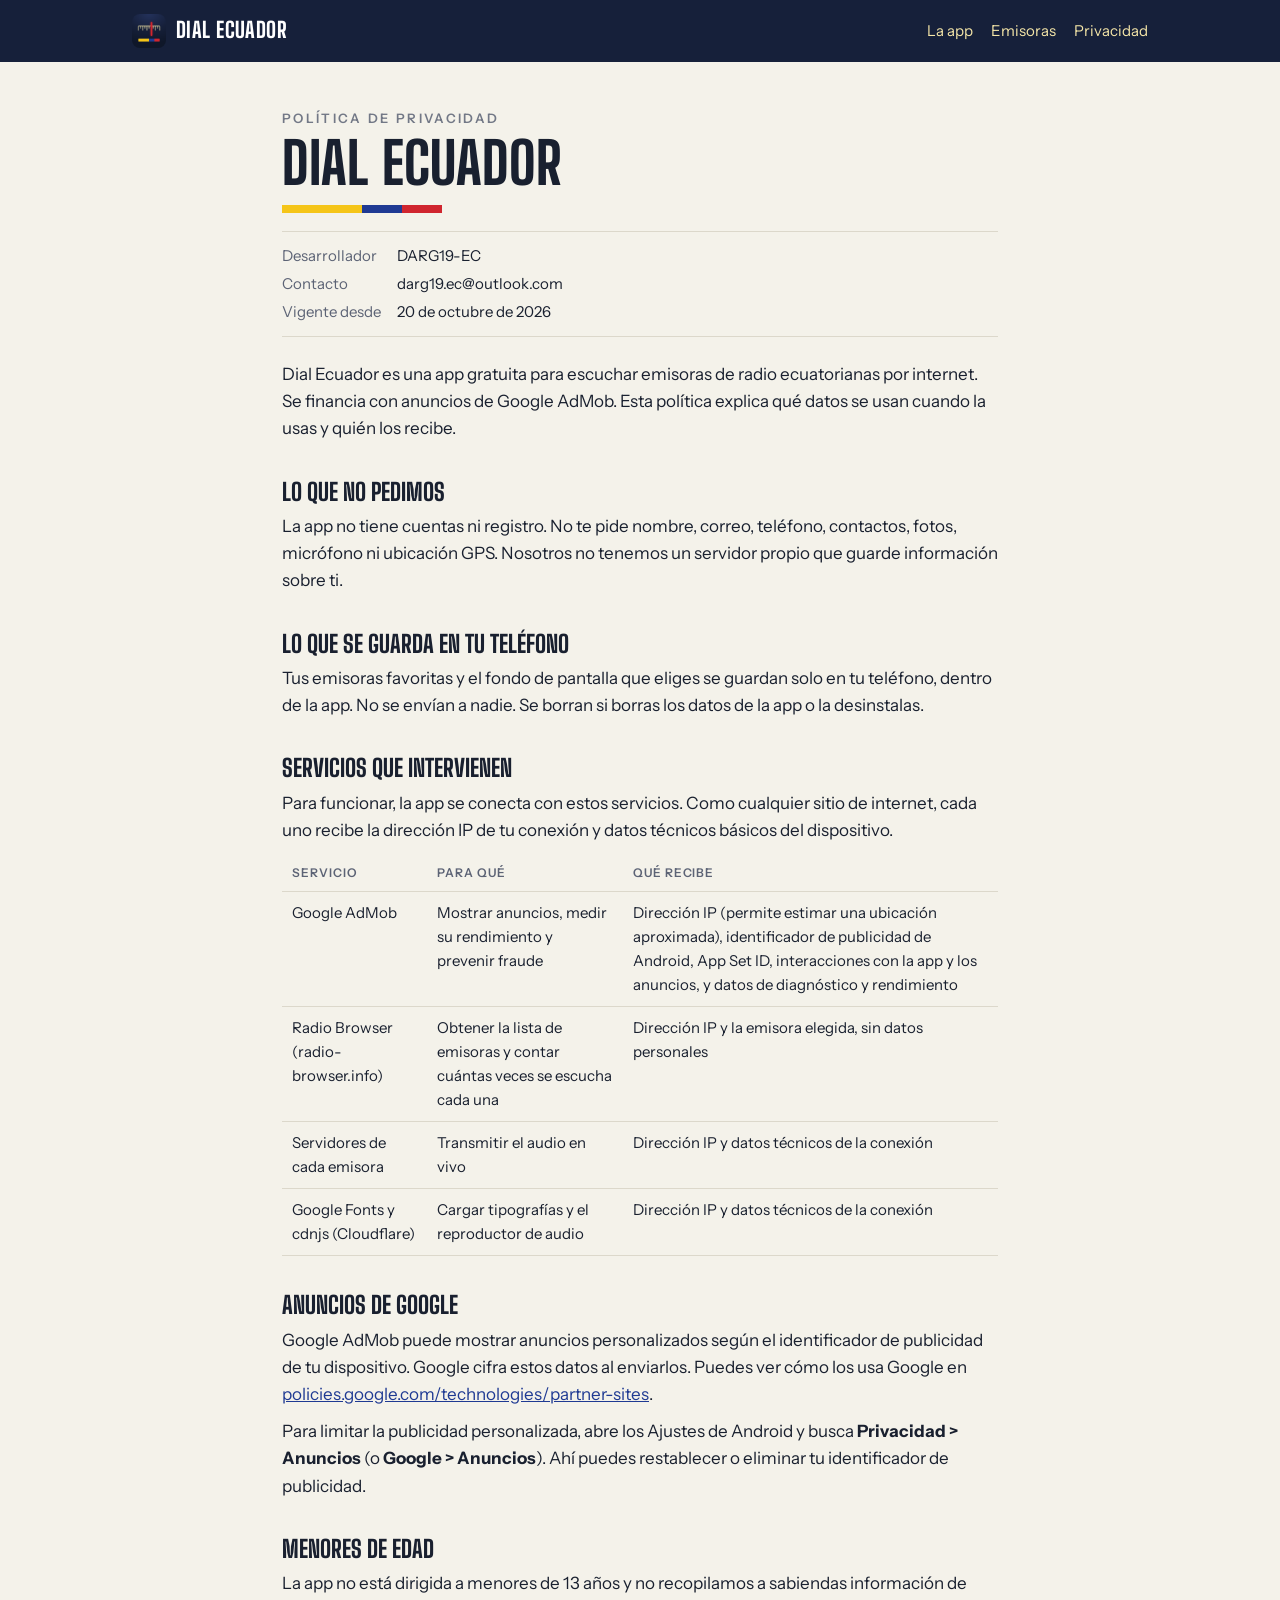
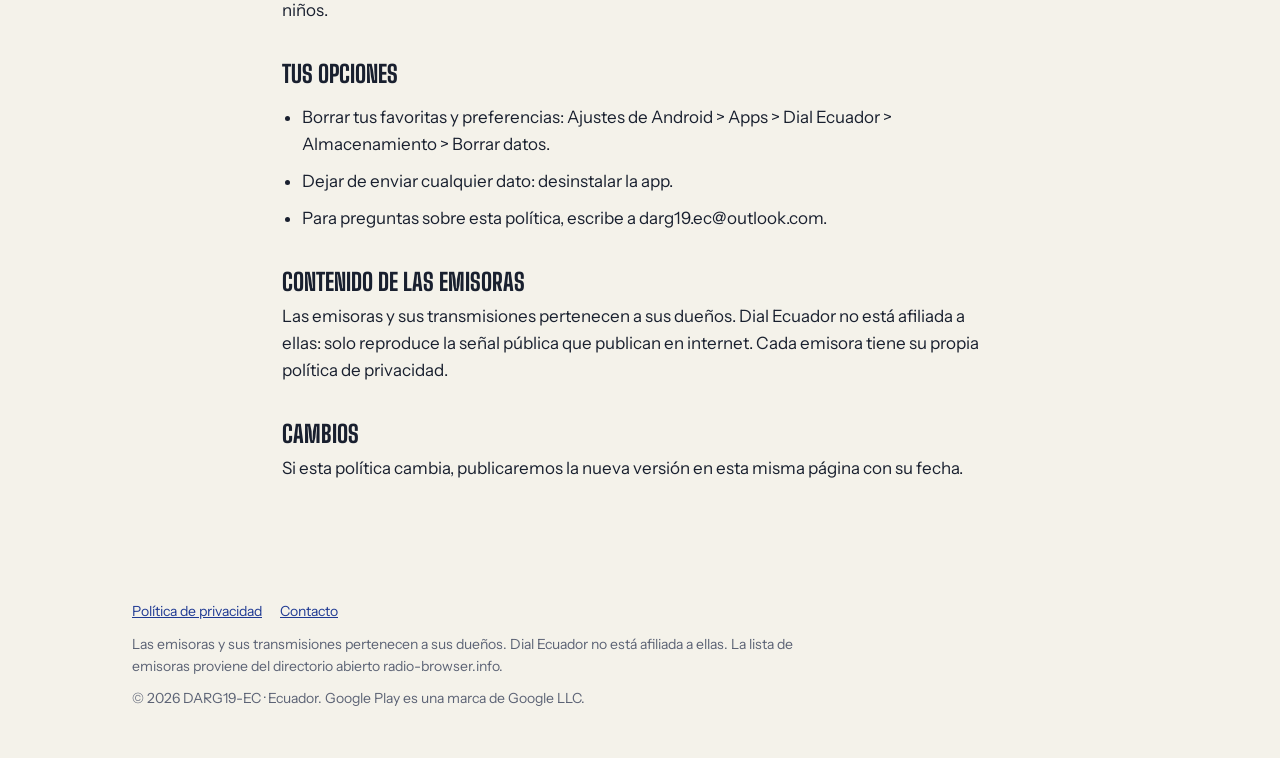
==== privacidad.html @ 485b398d "Add files via upload" ====
<!doctype html>
<html lang="es">
<head>
<meta charset="utf-8">
<meta name="viewport" content="width=device-width, initial-scale=1">
<title>Política de privacidad · Dial Ecuador</title>
<meta name="description" content="Dial Ecuador: app gratuita para Android con cientos de radios ecuatorianas en vivo. Busca por provincia o género, guarda favoritas y escucha sin registrarte.">
<meta property="og:title" content="Dial Ecuador · Radios del Ecuador en vivo">
<meta property="og:description" content="Las radios del Ecuador en vivo, en un solo dial.">
<meta property="og:image" content="img/compartir.png">
<meta name="theme-color" content="#16203a">
<link rel="icon" href="favicon.png">
<link rel="apple-touch-icon" href="apple-touch-icon.png">
<link rel="preconnect" href="https://fonts.googleapis.com">
<link rel="stylesheet" href="https://fonts.googleapis.com/css2?family=Big+Shoulders+Display:wght@800&family=Instrument+Sans:wght@400;600&family=JetBrains+Mono:wght@400;600&display=swap">
<link rel="stylesheet" href="estilos.css">
</head>
<body>

<header class="top">
  <div class="wrap">
    <a class="marca" href="./"><img src="img/icono-192.png" alt="">Dial Ecuador</a>
    <nav aria-label="Principal">
      <a href="./#funciones">La app</a>
      <a href="./#emisoras">Emisoras</a>
      <a href="privacidad.html">Privacidad</a>
    </nav>
  </div>
</header>

<main class="texto">
  <p class="kicker" style="color:var(--muted)">Política de privacidad</p>
  <h1>Dial Ecuador</h1>
  <div class="tri" style="margin:16px 0 0"></div>

  <dl class="meta">
    <dt>Desarrollador</dt><dd>DARG19-EC</dd>
    <dt>Contacto</dt><dd>darg19.ec@outlook.com</dd>
    <dt>Vigente desde</dt><dd>20 de octubre de 2026</dd>
  </dl>

  <p>Dial Ecuador es una app gratuita para escuchar emisoras de radio ecuatorianas por internet. Se financia con anuncios de Google AdMob. Esta política explica qué datos se usan cuando la usas y quién los recibe.</p>

  <h2>Lo que no pedimos</h2>
  <p>La app no tiene cuentas ni registro. No te pide nombre, correo, teléfono, contactos, fotos, micrófono ni ubicación GPS. Nosotros no tenemos un servidor propio que guarde información sobre ti.</p>

  <h2>Lo que se guarda en tu teléfono</h2>
  <p>Tus emisoras favoritas y el fondo de pantalla que eliges se guardan solo en tu teléfono, dentro de la app. No se envían a nadie. Se borran si borras los datos de la app o la desinstalas.</p>

  <h2>Servicios que intervienen</h2>
  <p>Para funcionar, la app se conecta con estos servicios. Como cualquier sitio de internet, cada uno recibe la dirección IP de tu conexión y datos técnicos básicos del dispositivo.</p>
  <div class="tabla">
    <table>
      <thead><tr><th>Servicio</th><th>Para qué</th><th>Qué recibe</th></tr></thead>
      <tbody>
        <tr><td>Google AdMob</td><td>Mostrar anuncios, medir su rendimiento y prevenir fraude</td><td>Dirección IP (permite estimar una ubicación aproximada), identificador de publicidad de Android, App Set ID, interacciones con la app y los anuncios, y datos de diagnóstico y rendimiento</td></tr>
        <tr><td>Radio Browser (radio-browser.info)</td><td>Obtener la lista de emisoras y contar cuántas veces se escucha cada una</td><td>Dirección IP y la emisora elegida, sin datos personales</td></tr>
        <tr><td>Servidores de cada emisora</td><td>Transmitir el audio en vivo</td><td>Dirección IP y datos técnicos de la conexión</td></tr>
        <tr><td>Google Fonts y cdnjs (Cloudflare)</td><td>Cargar tipografías y el reproductor de audio</td><td>Dirección IP y datos técnicos de la conexión</td></tr>
      </tbody>
    </table>
  </div>

  <h2>Anuncios de Google</h2>
  <p>Google AdMob puede mostrar anuncios personalizados según el identificador de publicidad de tu dispositivo. Google cifra estos datos al enviarlos. Puedes ver cómo los usa Google en <a href="https://policies.google.com/technologies/partner-sites" target="_blank" rel="noopener">policies.google.com/technologies/partner-sites</a>.</p>
  <p>Para limitar la publicidad personalizada, abre los Ajustes de Android y busca <strong>Privacidad &gt; Anuncios</strong> (o <strong>Google &gt; Anuncios</strong>). Ahí puedes restablecer o eliminar tu identificador de publicidad.</p>

  <h2>Menores de edad</h2>
  <p>La app no está dirigida a menores de 13 años y no recopilamos a sabiendas información de niños.</p>

  <h2>Tus opciones</h2>
  <ul>
    <li>Borrar tus favoritas y preferencias: Ajustes de Android &gt; Apps &gt; Dial Ecuador &gt; Almacenamiento &gt; Borrar datos.</li>
    <li>Dejar de enviar cualquier dato: desinstalar la app.</li>
    <li>Para preguntas sobre esta política, escribe a darg19.ec@outlook.com.</li>
  </ul>

  <h2>Contenido de las emisoras</h2>
  <p>Las emisoras y sus transmisiones pertenecen a sus dueños. Dial Ecuador no está afiliada a ellas: solo reproduce la señal pública que publican en internet. Cada emisora tiene su propia política de privacidad.</p>

  <h2>Cambios</h2>
  <p>Si esta política cambia, publicaremos la nueva versión en esta misma página con su fecha.</p>

</main>

<footer>
  <div class="wrap">
    <nav aria-label="Pie"><a href="privacidad.html">Política de privacidad</a><a href="./#emisoras">Contacto</a></nav>
    <p>Las emisoras y sus transmisiones pertenecen a sus dueños. Dial Ecuador no está afiliada a ellas. La lista de emisoras proviene del directorio abierto radio-browser.info.</p>
    <p>© 2026 DARG19-EC · Ecuador. Google Play es una marca de Google LLC.</p>
  </div>
</footer>

</body>
</html>
---- estilos.css ----
/* Dial Ecuador — sitio web
   Layout: cabecera tipo "radio de mesa" (fondo azul dial, aguja roja, cifra amarilla),
   luego secciones claras de lectura en una columna ancha. */
:root{
  --dial:#16203a; --dial-2:#0e1526; --dialink:#f5e6a8;
  --amarillo:#f5c518; --azul:#1f3a93; --rojo:#d0262f;
  --bg:#f4f2ea; --panel:#ffffff; --fg:#19202f; --muted:#5c6375; --line:#dcd8cb; --accent:#1f3a93;
  --display:"Big Shoulders Display","Arial Narrow",Impact,sans-serif;
  --body:"Instrument Sans",system-ui,-apple-system,"Segoe UI",sans-serif;
  --mono:"JetBrains Mono",ui-monospace,Menlo,Consolas,monospace;
  color-scheme:light;
}
@media (prefers-color-scheme:dark){:root{
  --bg:#0f131d; --panel:#171c2a; --fg:#e9eaf0; --muted:#a3a9bb; --line:#2a3247; --accent:#9db2ff; color-scheme:dark}}
*{box-sizing:border-box}
html{scroll-behavior:smooth}
@media (prefers-reduced-motion:reduce){html{scroll-behavior:auto}}
body{margin:0;background:var(--bg);color:var(--fg);font:17px/1.6 var(--body)}
img{max-width:100%;display:block}
a{color:var(--accent)}
a:focus-visible,button:focus-visible{outline:2px solid var(--amarillo);outline-offset:3px;border-radius:4px}
.wrap{max-width:1080px;margin:0 auto;padding-inline:16px}
@media (min-width:700px){.wrap{padding-inline:32px}}

/* barra superior */
.top{background:var(--dial);color:var(--dialink)}
.top .wrap{display:flex;align-items:center;justify-content:space-between;gap:16px;padding-block:14px}
.marca{display:flex;align-items:center;gap:10px;color:#fff;text-decoration:none;font:800 1.35rem/1 var(--display);text-transform:uppercase;letter-spacing:.02em}
.marca img{width:34px;height:34px;border-radius:8px}
.top nav{display:flex;gap:18px;font-size:15px;flex-wrap:wrap}
.top nav a{color:var(--dialink);text-decoration:none}
.top nav a:hover{color:#fff;text-decoration:underline}
@media (max-width:520px){.top nav a:not(:last-child){display:none}}

/* portada */
.hero{background:radial-gradient(90% 120% at 85% 0%,#26365f 0%,var(--dial) 50%,var(--dial-2) 100%);color:var(--dialink);overflow:hidden}
.hero .wrap{display:grid;grid-template-columns:1.1fr 1fr;gap:40px;align-items:center;padding-block:56px 64px}
@media (max-width:820px){.hero .wrap{grid-template-columns:1fr;gap:32px;padding-block:40px 48px}}
.kicker{font:600 13px var(--body);letter-spacing:.18em;text-transform:uppercase;margin:0;opacity:.85}
.hero h1{font:800 clamp(3.4rem,13vw,7rem)/.86 var(--display);text-transform:uppercase;color:#fff;margin:12px 0 0;letter-spacing:.01em}
.tri{height:8px;width:160px;background:linear-gradient(90deg,var(--amarillo) 0 50%,var(--azul) 50% 75%,var(--rojo) 75%);margin:22px 0 20px}
.hero p.lead{font-size:1.15rem;color:#e9e5cf;max-width:34ch;margin:0 0 26px}
.ctas{display:flex;gap:12px;flex-wrap:wrap;align-items:center}
.btn{display:inline-flex;align-items:center;gap:8px;font:600 15px var(--body);border-radius:999px;padding:12px 22px;text-decoration:none;border:0;cursor:pointer}
.btn-pronto{background:var(--amarillo);color:var(--dial)}
.btn-linea{background:transparent;color:var(--dialink);border:1px solid rgba(245,230,168,.45)}
.btn-linea:hover{border-color:var(--dialink)}
.pronto-nota{font-size:13px;opacity:.7;margin:12px 0 0}

/* dial */
.dial{background:rgba(5,9,20,.35);border:1px solid rgba(245,230,168,.15);border-radius:18px;padding:22px 22px 18px}
.dial-top{display:flex;justify-content:space-between;font:12px var(--mono);letter-spacing:.1em;text-transform:uppercase;opacity:.75}
.freq{font:800 clamp(4rem,14vw,6.5rem)/1 var(--display);color:var(--amarillo);text-shadow:0 0 30px rgba(245,197,24,.35);margin:10px 0 4px;font-variant-numeric:tabular-nums}
.freq small{font:600 .26em var(--body);color:var(--dialink);margin-left:8px}
.estado{display:flex;align-items:center;gap:8px;font-size:14px}
.vivo{width:9px;height:9px;border-radius:50%;background:var(--rojo);box-shadow:0 0 10px var(--rojo);animation:pulso 1.4s infinite}
@keyframes pulso{50%{opacity:.35}}
.escala{position:relative;height:56px;margin-top:20px;border-top:3px solid rgba(245,230,168,.7)}
.escala i{position:absolute;top:0;width:2px;margin-left:-1px;background:rgba(245,230,168,.7)}
.escala b{position:absolute;top:24px;transform:translateX(-50%);font:600 11px var(--mono);opacity:.75}
.aguja{position:absolute;top:-16px;bottom:0;left:52%;width:4px;margin-left:-2px;background:var(--rojo);box-shadow:0 0 16px var(--rojo);border-radius:2px;animation:sintoniza 2.4s cubic-bezier(.45,0,.2,1) .3s both}
@keyframes sintoniza{0%{left:0}45%{left:90%}70%{left:44%}85%{left:56%}100%{left:52%}}
@media (prefers-reduced-motion:reduce){.aguja,.vivo{animation:none}}

/* secciones */
section{padding-block:64px}
section h2{font:800 clamp(2rem,6vw,3rem)/.95 var(--display);text-transform:uppercase;margin:0 0 12px;text-wrap:balance}
.intro{color:var(--muted);max-width:60ch;margin:0 0 32px}
.funciones{display:grid;grid-template-columns:repeat(auto-fit,minmax(280px,1fr));gap:28px 36px}
.fn{min-width:0}
.fn h3{font:600 1.1rem/1.3 var(--body);margin:0 0 6px;display:flex;gap:10px;align-items:baseline}
.fn h3 span{font:600 12px var(--mono);color:var(--rojo)}
.fn p{margin:0;color:var(--muted)}

.fondos{border-top:1px solid var(--line)}
.muestras{display:grid;grid-template-columns:repeat(5,minmax(0,1fr));gap:14px}
@media (max-width:700px){.muestras{grid-template-columns:repeat(2,minmax(0,1fr))}.muestra{aspect-ratio:4/3}.muestra:last-child{grid-column:span 2;aspect-ratio:8/3}}
.muestra{border-radius:14px;aspect-ratio:3/4;max-width:100%;display:flex;align-items:flex-end;padding:12px;font:600 14px var(--body);border:1px solid var(--line)}
.m-gal{background:linear-gradient(170deg,#e9fbf7 0%,#bfe9e3 45%,#7fcfd0 100%);color:#0d2d3a}
.m-ama{background:radial-gradient(120% 80% at 10% 0%,#2f6b3f 0%,#163a26 45%,#0b1f15 100%);color:#eef6e6}
.m-and{background:linear-gradient(180deg,#fde3c6 0%,#f7b08a 50%,#c97a8e 100%);color:#3a1720}
.m-noc{background:radial-gradient(1.5px 1.5px at 25% 30%,#fff 50%,transparent 51%),radial-gradient(1.5px 1.5px at 70% 18%,#fff 50%,transparent 51%),radial-gradient(1.5px 1.5px at 60% 55%,#fffa 50%,transparent 51%),linear-gradient(180deg,#141c45 0%,#0a0f24 80%);color:#f2f0ff}
.m-tri{background:linear-gradient(180deg,#ffe58a 0%,#fff3c4 40%,#dfe6ff 75%,#ffd9db 100%);color:#14234d}

.emisoras{background:var(--panel);border-top:1px solid var(--line);border-bottom:1px solid var(--line)}
.emisoras .wrap{display:grid;grid-template-columns:1.2fr 1fr;gap:32px;align-items:center}
@media (max-width:820px){.emisoras .wrap{grid-template-columns:1fr}}
.contacto{display:grid;gap:10px;justify-items:start}
.correo{font:600 1.1rem var(--mono);overflow-wrap:anywhere;user-select:all}
.btn-azul{background:var(--azul);color:#fff}
.copiado{font-size:14px;color:var(--muted);min-height:1.4em}

footer{padding-block:36px 48px;color:var(--muted);font-size:14px}
footer .wrap{display:grid;gap:10px}
footer nav{display:flex;gap:18px;flex-wrap:wrap}
footer p{margin:0;max-width:75ch}

/* página de texto (privacidad) */
.texto{max-width:68ch;margin:0 auto;padding:48px 16px 72px}
.texto h1{font:800 clamp(2.4rem,9vw,3.6rem)/.92 var(--display);text-transform:uppercase;margin:6px 0 0}
.texto h2{font:800 1.5rem/1.1 var(--display);text-transform:uppercase;margin:36px 0 8px}
.texto p,.texto li{margin:0 0 10px}
.texto ul{padding-left:1.2em}
.meta{display:grid;grid-template-columns:auto 1fr;gap:4px 16px;border-block:1px solid var(--line);padding-block:12px;margin:18px 0 24px;font-size:15px}
.meta dt{color:var(--muted)} .meta dd{margin:0;min-width:0;overflow-wrap:anywhere}
.tabla{overflow-x:auto;margin:8px 0 14px}
.tabla table{border-collapse:collapse;width:100%;font-size:15px;min-width:540px}
.tabla th,.tabla td{text-align:left;vertical-align:top;padding:9px 10px;border-bottom:1px solid var(--line)}
.tabla th{font-size:12px;letter-spacing:.08em;text-transform:uppercase;color:var(--muted);font-weight:600}
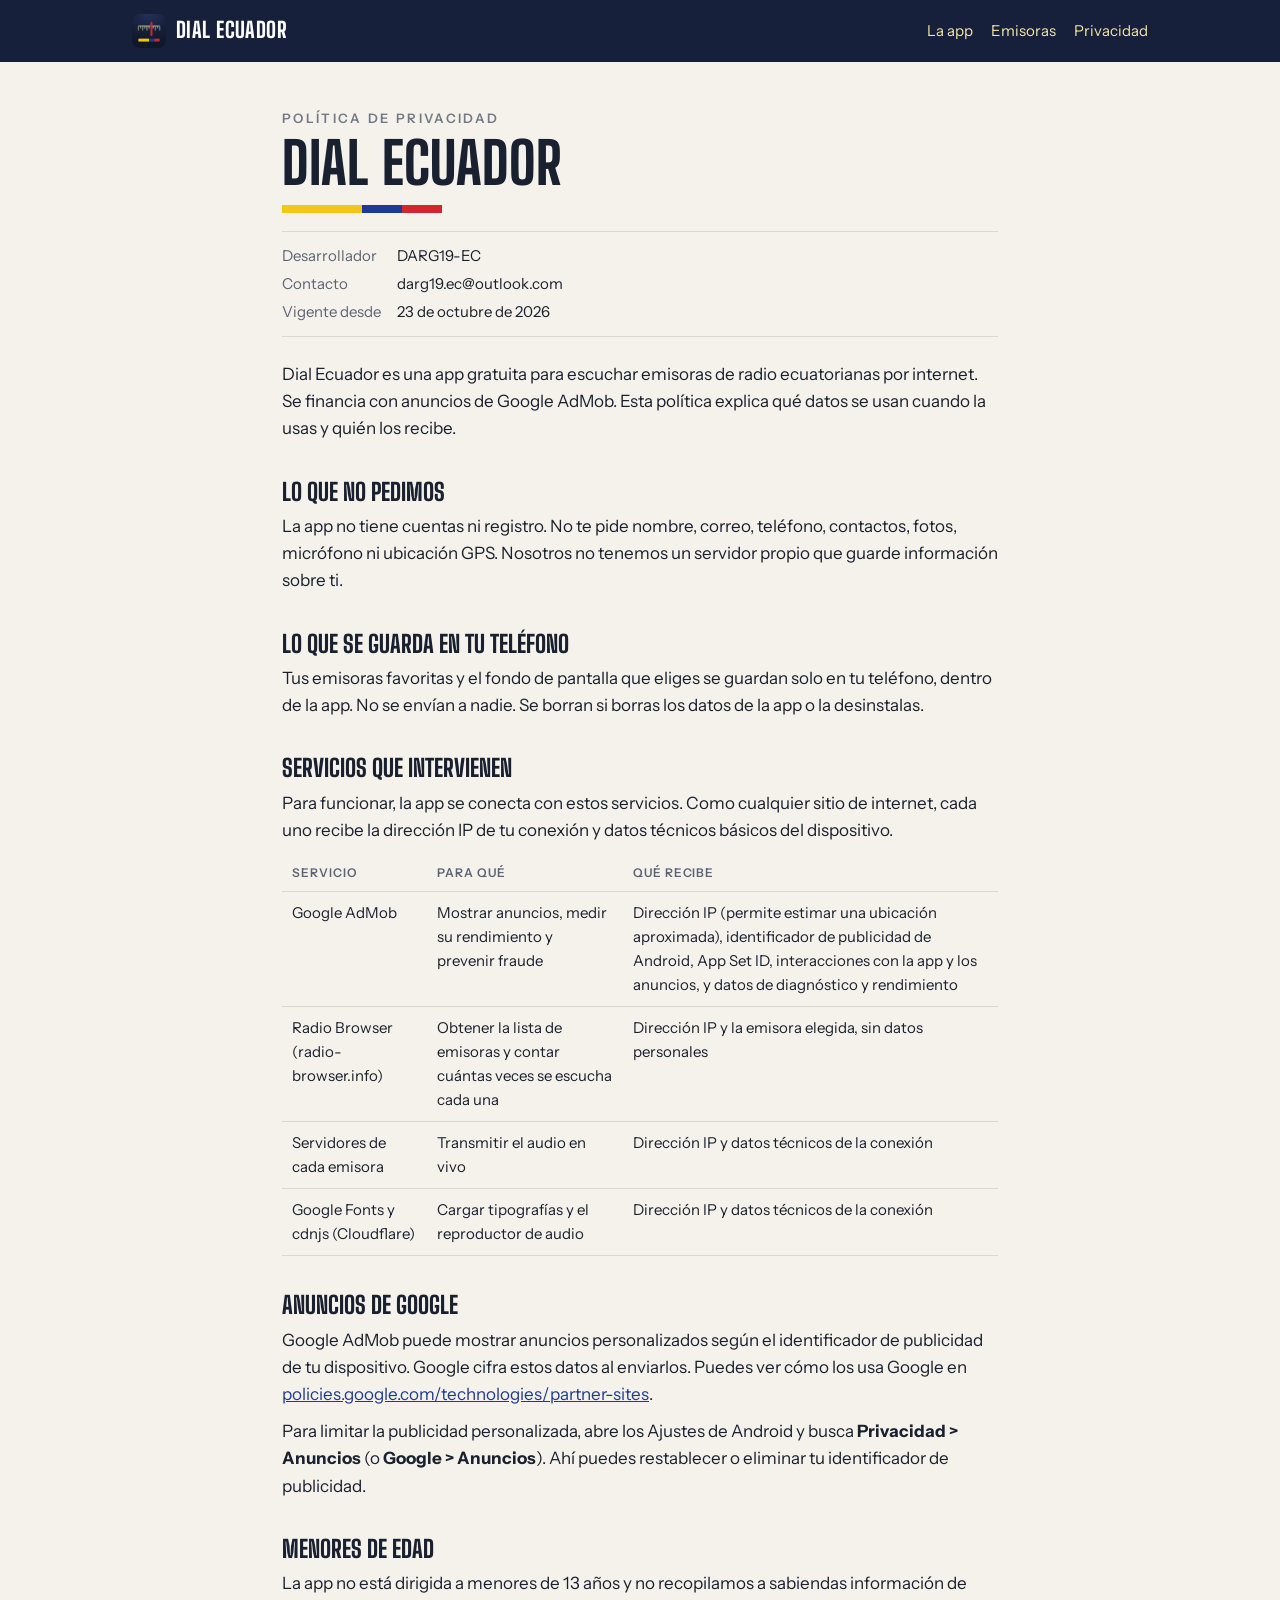
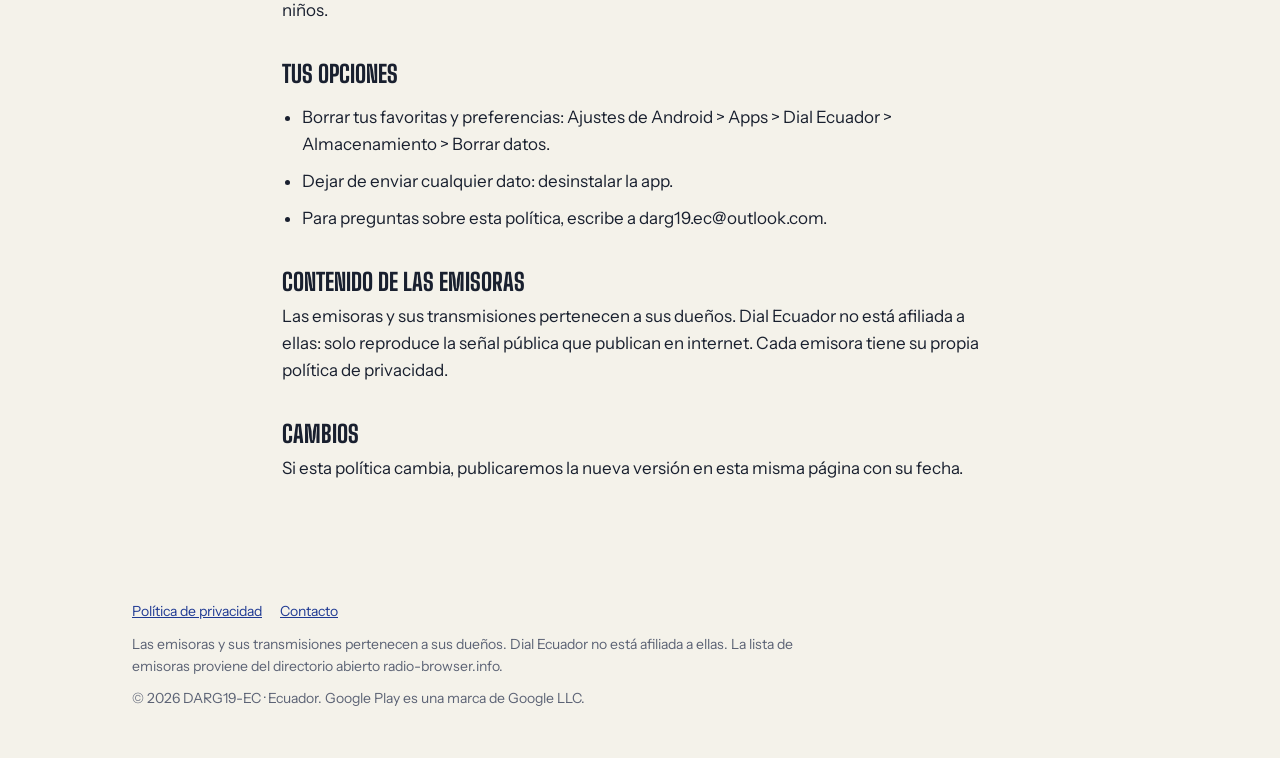
==== commit b3030042: "Update privacidad.html se actualiza fecha de la política de privacidad" ====
--- a/privacidad.html
+++ b/privacidad.html
@@ -36,7 +36,7 @@
   <dl class="meta">
     <dt>Desarrollador</dt><dd>DARG19-EC</dd>
     <dt>Contacto</dt><dd>darg19.ec@outlook.com</dd>
-    <dt>Vigente desde</dt><dd>20 de octubre de 2026</dd>
+    <dt>Vigente desde</dt><dd>23 de octubre de 2026</dd>
   </dl>
 
   <p>Dial Ecuador es una app gratuita para escuchar emisoras de radio ecuatorianas por internet. Se financia con anuncios de Google AdMob. Esta política explica qué datos se usan cuando la usas y quién los recibe.</p>
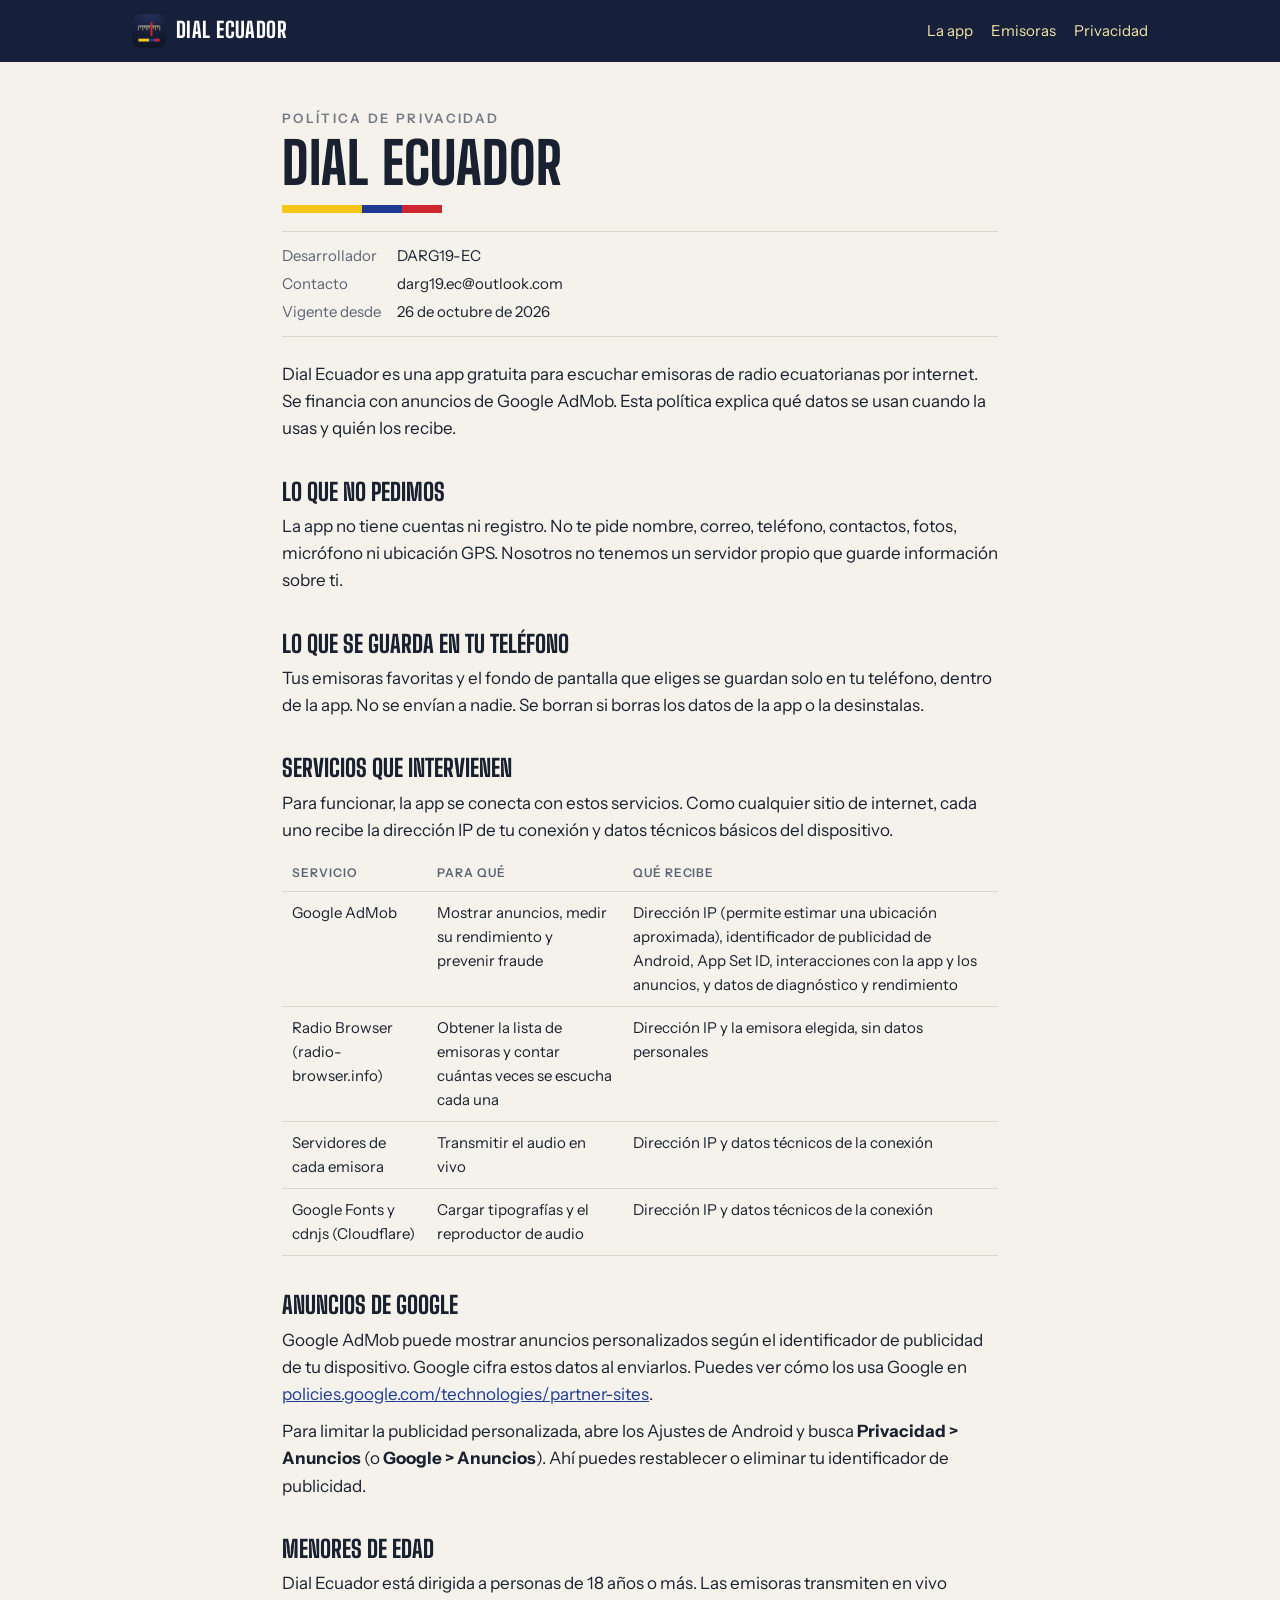
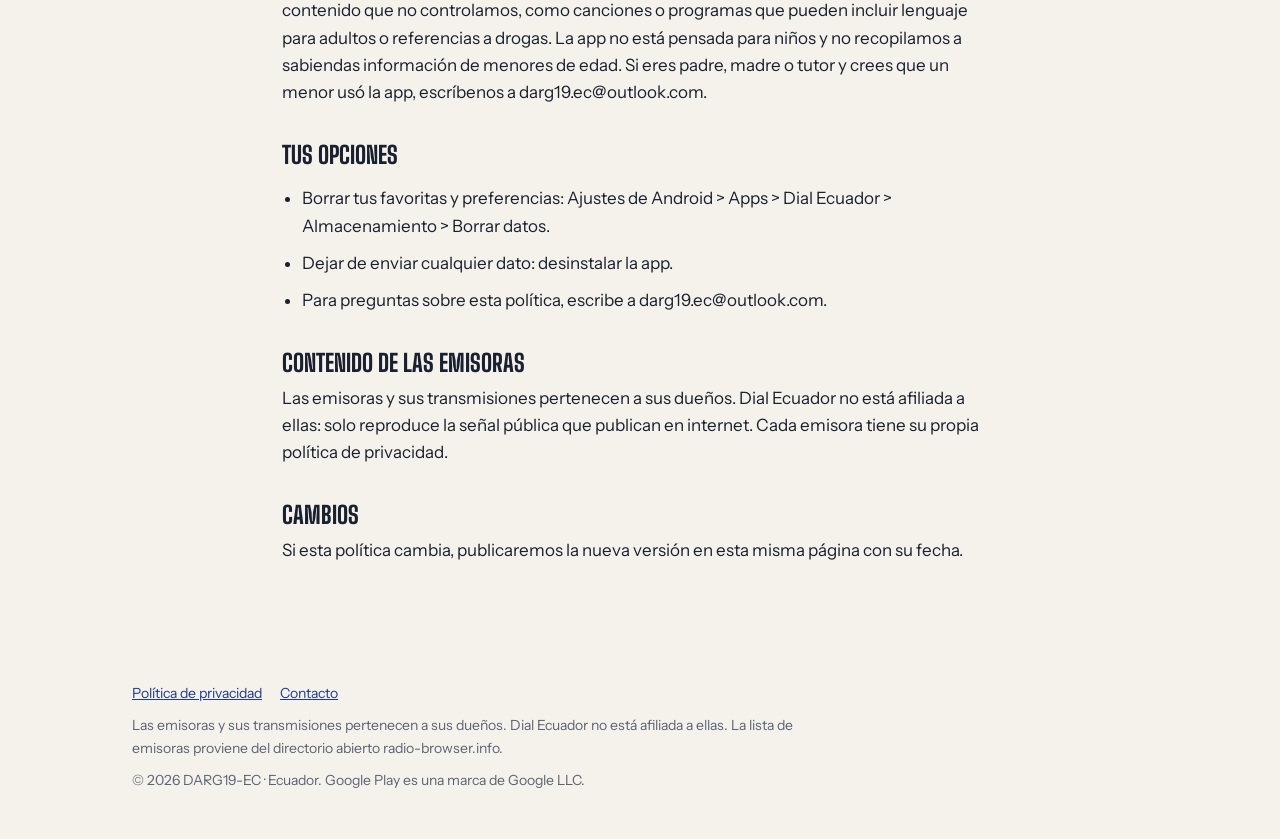
==== commit 9433f057: "Update privacidad.html Se actualiza politica" ====
--- a/privacidad.html
+++ b/privacidad.html
@@ -36,7 +36,7 @@
   <dl class="meta">
     <dt>Desarrollador</dt><dd>DARG19-EC</dd>
     <dt>Contacto</dt><dd>darg19.ec@outlook.com</dd>
-    <dt>Vigente desde</dt><dd>23 de octubre de 2026</dd>
+    <dt>Vigente desde</dt><dd>26 de octubre de 2026</dd>
   </dl>
 
   <p>Dial Ecuador es una app gratuita para escuchar emisoras de radio ecuatorianas por internet. Se financia con anuncios de Google AdMob. Esta política explica qué datos se usan cuando la usas y quién los recibe.</p>
@@ -66,7 +66,7 @@
   <p>Para limitar la publicidad personalizada, abre los Ajustes de Android y busca <strong>Privacidad &gt; Anuncios</strong> (o <strong>Google &gt; Anuncios</strong>). Ahí puedes restablecer o eliminar tu identificador de publicidad.</p>
 
   <h2>Menores de edad</h2>
-  <p>La app no está dirigida a menores de 13 años y no recopilamos a sabiendas información de niños.</p>
+  <p>Dial Ecuador está dirigida a personas de 18 años o más. Las emisoras transmiten en vivo contenido que no controlamos, como canciones o programas que pueden incluir lenguaje para adultos o referencias a drogas. La app no está pensada para niños y no recopilamos a sabiendas información de menores de edad. Si eres padre, madre o tutor y crees que un menor usó la app, escríbenos a darg19.ec@outlook.com.</p>
 
   <h2>Tus opciones</h2>
   <ul>
